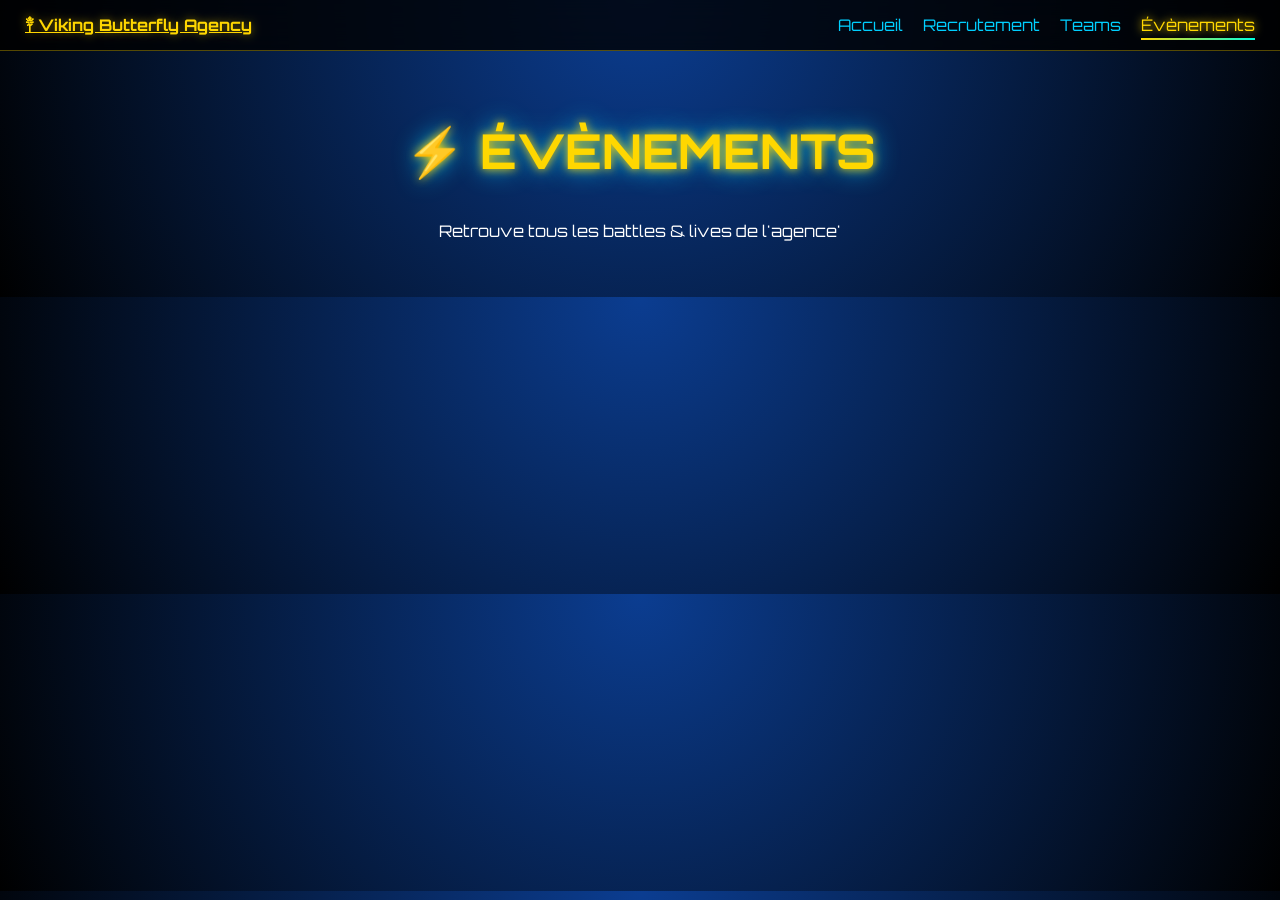
==== pages/evenements.html @ 5e003a7e "mise à jour site agence" ====
<!DOCTYPE html>
<html lang="fr">

<head>
	<meta charset="UTF-8">
	<meta name="viewport" content="width=device-width, initial-scale=1.0">
	<link rel="icon" type="image/png" href="../img/favicon.png">
	<link rel="apple-touch-icon" href="../img/favicon.png">
	<title>Évènements - Viking Butterfly Agency ༒︎</title>
	<link href="https://fonts.googleapis.com/css2?family=Orbitron:wght@400;700&display=swap" rel="stylesheet">
	<link rel="stylesheet" href="../style.css">
	<meta property="og:title" content="Papilløn Blå Familja 🦋">
	<meta property="og:description" content="🔥 Rejoins nos événements TikTok">
	<meta property="og:image" content="https://ton-site.github.io/img/default.jpg">
	<meta property="og:type" content="website">
</head>

<body>

	<!-- ✅ NAVBAR -->
	<nav class="navbar">
		<div class="nav-container">

			<a href="../index.html" class="logo">༒︎ Viking Butterfly Agency</a>

			<div class="nav-links" id="navLinks">
				<a href="../index.html">Accueil</a>
				<a href="../recrutement.html">Recrutement</a>
				<a href="../teams.html">Teams</a>
				<a href="evenements.html" class="active">Évènements</a>
			</div>

			<div class="hamburger" id="hamburger">
				☰
			</div>

		</div>
	</nav>

	<!-- ✅ HERO -->
	<section class="hero">
		<h1>⚡ ÉVÈNEMENTS</h1>
		<p>Retrouve tous les battles & lives de l'agence'</p>
	</section>

	<!-- ✅ LISTE EVENTS -->
	<section class="events-page">
		<div id="events-container"></div>
	</section>

	<!-- ✅ JS -->
	<script src="../script.js"></script>

</body>

</html>
---- style.css ----
/* =========================
   ✅ GLOBAL
========================= */
body {
	margin: 0;
	font-family: 'Orbitron', sans-serif;
	background: radial-gradient(circle at top, #0b3d91, #000);
	color: white;
	padding-top: 80px;
	overflow-x: hidden;
}

.container-global {
	max-width: 2560px;
	margin: 0 auto;
}

/* =========================
   ✅ NAVBAR
========================= */
.navbar {
	position: fixed;
	top: 0;
	width: 100%;
	z-index: 1000;
	background: rgba(0, 0, 0, 0.8);
	backdrop-filter: blur(12px);
	border-bottom: 1px solid #ffd70055;
}

.nav-container {
	max-width: 2560px;
	margin: 0 auto;
	width: 100%;
	display: flex;
	justify-content: space-between;
	align-items: center;
	padding: 15px 25px;
	box-sizing: border-box;
}

.logo {
	color: #ffd700;
	font-weight: bold;
	white-space: nowrap;
	text-shadow: 0 0 10px #ffd70088;
}

/* =========================
   ✅ NAV LINKS
========================= */
.nav-links {
	display: flex;
	gap: 20px;
	flex-wrap: wrap;
}

.nav-links a {
	color: #00cfff;
	text-decoration: none;
	position: relative;
	white-space: nowrap;
	transition: 0.3s;
}

.nav-links a:hover {
	color: #00ffe1;
	text-shadow: 0 0 6px #00ffe1;
}

.nav-links a::after {
	content: "";
	position: absolute;
	width: 0%;
	height: 2px;
	bottom: -5px;
	left: 0;
	background: linear-gradient(90deg, #00ffe1, #ffd700);
	transition: 0.3s;
}

.nav-links a:hover::after {
	width: 100%;
}

.nav-links a.active {
	color: #ffd700;
	text-shadow: 0 0 8px #ffd700;
}

.nav-links a.active::after {
	width: 100%;
	background: linear-gradient(90deg, #ffd700, #00ffe1);
}

.hamburger {
	display: none;
	font-size: 28px;
	cursor: pointer;
	color: #ffd700;
}

/* =========================
   ✅ LAYOUT
========================= */
.layout {
	display: grid;
	grid-template-columns: 1fr 320px;
	grid-template-areas:
		"text event"
		"tree event"
		"tree challenge";
	column-gap: 40px;
	row-gap: 30px;
	max-width: 1400px;
	margin: 0 auto;
	padding: 10px 35px 40px;
}

/* =========================
   ✅ SECTIONS
========================= */
.text-section {
	grid-area: text;
}

.event-widget {
	grid-area: event;
}

.tree-section {
	grid-area: tree;
}

.challenge-section {
	grid-area: challenge;
}

/* =========================
   ✅ HERO
========================= */
.hero {
	text-align: center;
	max-width: 900px;
	margin: auto;
}

.hero h1 {
	font-size: 3rem;
	color: #ffd700;
	text-shadow:
		0 0 10px #ffd700,
		0 0 25px #00cfff;
}

.description {
	max-width: 700px;
	margin: auto;
	text-align: center;
}

/* =========================
   ✅ TITRES
========================= */
.family-tree h2,
.challenge-section h2 {
	text-align: center;
	margin-bottom: 20px;
	color: #ffd700;
	text-shadow: 0 0 10px #ffd70055;
}

/* =========================
   ✅ COUNTDOWN
========================= */
.countdown {
	color: #00ffe1;
	font-weight: bold;
	text-shadow:
		0 0 8px #00ffe1,
		0 0 16px #00cfff,
		0 0 24px #00cfff;
}

/* =========================
   ✅ EVENT WIDGET
========================= */
.event-widget {
	width: 100%;
	max-width: 320px;
	background: rgba(0, 0, 0, 0.65);
	border: 1px solid #ffd70033;
	border-radius: 12px;
	box-shadow: 0 0 20px #ffd70022;
	display: flex;
	flex-direction: column;
	align-self: start;
	transition: 0.3s;
}

.event-widget:hover {
	transform: translateY(-5px);
	box-shadow: 0 0 25px #ffd70055;
}

.event-image {
	padding: 8px 4px;
	display: flex;
	justify-content: center;
}

.event-image img {
	width: 100%;
	max-width: 94%;
	border-radius: 8px;
}

.event-widget .content {
	padding: 12px;
}

#calendarBtn {
	margin-top: 10px;
	padding: 10px;
	border-radius: 6px;
	background: linear-gradient(90deg, #ffd700, #ffae00);
	color: black;
	cursor: pointer;
	border: none;
	font-weight: bold;
	transition: 0.3s;
}

#calendarBtn:hover {
	transform: scale(1.05);
}

/* =========================
   ✅ EVENT CARDS
========================= */
#events-container {
	display: grid;
	grid-template-columns: repeat(auto-fit, minmax(260px, 320px));
	gap: 30px;
	padding: 20px;
	justify-content: center;
}

.event-card {
	background: rgba(0, 0, 0, 0.65);
	border: 1px solid #ffd70033;
	border-radius: 12px;
	padding: 10px;
	text-align: center;
	box-shadow: 0 0 20px #ffd70022;
	display: flex;
	flex-direction: column;
	height: 100%;
	transition: 0.3s;
}

.event-card:hover {
	transform: translateY(-6px);
	box-shadow: 0 0 30px #ffd70055;
}

.event-card img {
	width: 100%;
	border-radius: 8px;
}

.event-card .calendar-btn {
	margin-top: 10px;
	padding: 8px;
	width: 100%;
	border-radius: 6px;
	background: linear-gradient(90deg, #ffd700, #ffae00);
	border: none;
	font-weight: bold;
	cursor: pointer;
}

/* =========================
   ✅ SHARE BUTTON
========================= */
.share-btn {
	margin-top: 8px;
	padding: 8px;
	width: 100%;
	border-radius: 6px;
	background: linear-gradient(90deg, #00ffe1, #ff00ff);
	border: none;
	color: black;
	cursor: pointer;
	font-weight: bold;
	box-shadow: 0 0 10px #00ffe155;
	transition: 0.3s;
}

.share-btn:hover {
	transform: scale(1.05);
}

/* =========================
   ✅ CHALLENGE
========================= */
.challenge-card {
	max-width: 320px;
	margin: auto;
	background: rgba(0, 0, 0, 0.65);
	border: 1px solid #ffd70033;
	border-radius: 12px;
	box-shadow: 0 0 20px #ffd70022;
	transition: 0.3s;
}

.challenge-card:hover {
	transform: translateY(-5px);
	box-shadow: 0 0 25px #ffd70055;
}

.challenge-content {
	padding: 12px;
}

/* =========================
   ✅ RESPONSIVE
========================= */
@media (min-width: 2560px) {
	.layout {
		grid-template-columns: 1fr 320px 320px;
		grid-template-areas:
			"text event challenge"
			"tree event challenge";
		column-gap: 40px;
		max-width: 1800px;
		align-items: start;
	}
}

@media (max-width: 1000px) {
	.layout {
		grid-template-columns: 1fr;
		grid-template-areas:
			"text"
			"event"
			"challenge"
			"tree";
		row-gap: 30px;
	}

	.event-widget,
	.challenge-card {
		max-width: 320px;
		margin: auto;
	}
}

/* =========================
   ✅ MOBILE MENU
========================= */
@media (max-width: 768px) {

	.hamburger {
		display: block;
	}

	.nav-links {
		position: absolute;
		top: 70px;
		left: 0;
		width: 100%;
		flex-direction: column;
		background: rgba(0, 0, 0, 0.95);
		max-height: 0;
		overflow: hidden;
		transition: 0.3s;
	}

	.nav-links a {
		padding: 15px;
		text-align: center;
	}

	.nav-links.active {
		max-height: 300px;
	}

	.hero {
		padding: 0 18px;
	}

	.hero h1 {
		font-size: 2.1rem;
	}

	.hero p {
		font-size: 0.9rem;
	}
}

@media (max-width: 380px) {
	.hero h1 {
		font-size: 1.8rem;
	}
}
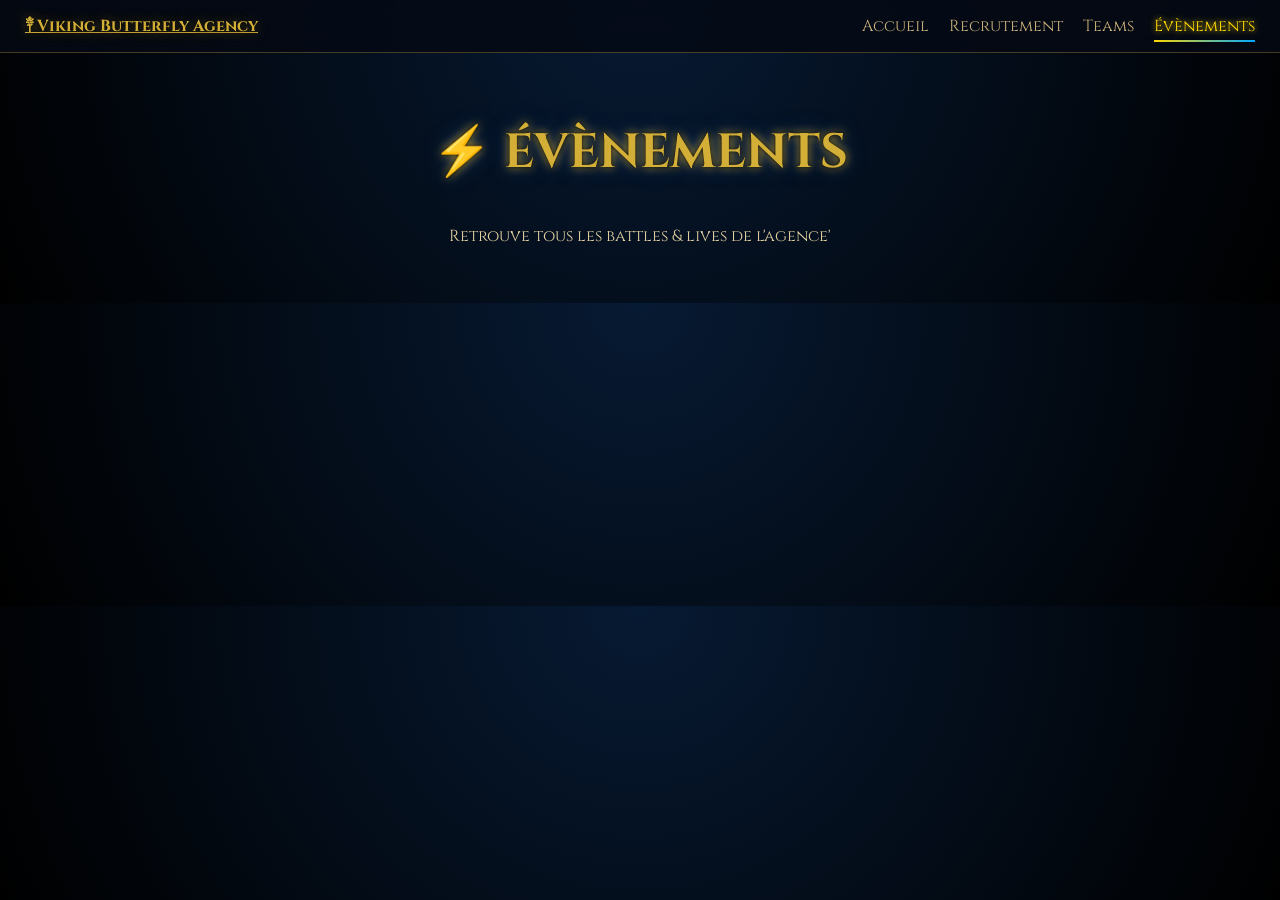
==== commit 73063e41: "update CSS" ====
--- a/pages/evenements.html
+++ b/pages/evenements.html
@@ -8,6 +8,7 @@
 	<link rel="apple-touch-icon" href="../img/favicon.png">
 	<title>Évènements - Viking Butterfly Agency ༒︎</title>
 	<link href="https://fonts.googleapis.com/css2?family=Orbitron:wght@400;700&display=swap" rel="stylesheet">
+	<link href="https://fonts.googleapis.com/css2?family=Cinzel:wght@400;700&display=swap" rel="stylesheet">
 	<link rel="stylesheet" href="../style.css">
 	<meta property="og:title" content="Papilløn Blå Familja 🦋">
 	<meta property="og:description" content="🔥 Rejoins nos événements TikTok">
--- a/style.css
+++ b/style.css
@@ -2,161 +2,151 @@
    ✅ GLOBAL
 ========================= */
 body {
-	margin: 0;
-	font-family: 'Orbitron', sans-serif;
-	background: radial-gradient(circle at top, #0b3d91, #000);
-	color: white;
-	padding-top: 80px;
-	overflow-x: hidden;
+    margin: 0;
+    font-family: 'Cinzel', 'Orbitron', serif;
+    background: radial-gradient(circle at top, #071a33, #000000);
+    color: #e6d3a3;
+    padding-top: 80px;
+    overflow-x: hidden;
 }
 
 .container-global {
-	max-width: 2560px;
-	margin: 0 auto;
+    max-width: 2560px;
+    margin: 0 auto;
 }
 
 /* =========================
    ✅ NAVBAR
 ========================= */
 .navbar {
-	position: fixed;
-	top: 0;
-	width: 100%;
-	z-index: 1000;
-	background: rgba(0, 0, 0, 0.8);
-	backdrop-filter: blur(12px);
-	border-bottom: 1px solid #ffd70055;
+    position: fixed;
+    top: 0;
+    width: 100%;
+    z-index: 1000;
+    background: rgba(5, 10, 20, 0.85);
+    backdrop-filter: blur(12px);
+    border-bottom: 1px solid #c9a44c55;
 }
 
 .nav-container {
-	max-width: 2560px;
-	margin: 0 auto;
-	width: 100%;
-	display: flex;
-	justify-content: space-between;
-	align-items: center;
-	padding: 15px 25px;
-	box-sizing: border-box;
+    max-width: 2560px;
+    margin: 0 auto;
+    width: 100%;
+    display: flex;
+    justify-content: space-between;
+    align-items: center;
+    padding: 15px 25px;
+    box-sizing: border-box;
 }
 
 .logo {
-	color: #ffd700;
-	font-weight: bold;
-	white-space: nowrap;
-	text-shadow: 0 0 10px #ffd70088;
+    color: #d4af37;
+    font-weight: bold;
+    white-space: nowrap;
+    text-shadow: 0 0 6px #000, 0 0 12px #d4af3788;
 }
 
 /* =========================
    ✅ NAV LINKS
 ========================= */
 .nav-links {
-	display: flex;
-	gap: 20px;
-	flex-wrap: wrap;
+    display: flex;
+    gap: 20px;
+    flex-wrap: wrap;
 }
 
 .nav-links a {
-	color: #00cfff;
-	text-decoration: none;
-	position: relative;
-	white-space: nowrap;
-	transition: 0.3s;
+    color: #cbb27a;
+    text-decoration: none;
+    position: relative;
+    white-space: nowrap;
+    transition: 0.3s;
 }
 
 .nav-links a:hover {
-	color: #00ffe1;
-	text-shadow: 0 0 6px #00ffe1;
+    color: #ffd700;
+    text-shadow: 0 0 6px #d4af37;
 }
 
 .nav-links a::after {
-	content: "";
-	position: absolute;
-	width: 0%;
-	height: 2px;
-	bottom: -5px;
-	left: 0;
-	background: linear-gradient(90deg, #00ffe1, #ffd700);
-	transition: 0.3s;
+    content: "";
+    position: absolute;
+    width: 0%;
+    height: 2px;
+    bottom: -5px;
+    left: 0;
+    background: linear-gradient(90deg, #d4af37, #00aaff);
+    transition: 0.3s;
 }
 
 .nav-links a:hover::after {
-	width: 100%;
+    width: 100%;
 }
 
 .nav-links a.active {
-	color: #ffd700;
-	text-shadow: 0 0 8px #ffd700;
+    color: #ffd700;
+    text-shadow: 0 0 6px #ffd700;
 }
 
 .nav-links a.active::after {
-	width: 100%;
-	background: linear-gradient(90deg, #ffd700, #00ffe1);
+    width: 100%;
+    background: linear-gradient(90deg, #ffd700, #00aaff);
 }
 
 .hamburger {
-	display: none;
-	font-size: 28px;
-	cursor: pointer;
-	color: #ffd700;
+    display: none;
+    font-size: 28px;
+    cursor: pointer;
+    color: #d4af37;
 }
 
 /* =========================
    ✅ LAYOUT
 ========================= */
 .layout {
-	display: grid;
-	grid-template-columns: 1fr 320px;
-	grid-template-areas:
-		"text event"
-		"tree event"
-		"tree challenge";
-	column-gap: 40px;
-	row-gap: 30px;
-	max-width: 1400px;
-	margin: 0 auto;
-	padding: 10px 35px 40px;
+    display: grid;
+    grid-template-columns: 1fr 320px;
+    grid-template-areas:
+        "text event"
+        "tree event"
+        "tree challenge";
+    column-gap: 40px;
+    row-gap: 30px;
+    max-width: 1400px;
+    margin: 0 auto;
+    padding: 10px 35px 40px;
 }
 
 /* =========================
    ✅ SECTIONS
 ========================= */
-.text-section {
-	grid-area: text;
-}
-
-.event-widget {
-	grid-area: event;
-}
-
-.tree-section {
-	grid-area: tree;
-}
-
-.challenge-section {
-	grid-area: challenge;
-}
+.text-section { grid-area: text; }
+.event-widget { grid-area: event; }
+.tree-section { grid-area: tree; }
+.challenge-section { grid-area: challenge; }
 
 /* =========================
    ✅ HERO
 ========================= */
 .hero {
-	text-align: center;
-	max-width: 900px;
-	margin: auto;
+    text-align: center;
+    max-width: 900px;
+    margin: auto;
 }
 
 .hero h1 {
-	font-size: 3rem;
-	color: #ffd700;
-	text-shadow:
-		0 0 10px #ffd700,
-		0 0 25px #00cfff;
+    font-size: 3rem;
+    color: #d4af37;
+    text-shadow:
+        0 0 4px #000,
+        0 0 10px #d4af37,
+        0 0 20px #1a3a6b;
 }
 
 .description {
-	max-width: 700px;
-	margin: auto;
-	text-align: center;
+    max-width: 700px;
+    margin: auto;
+    text-align: center;
 }
 
 /* =========================
@@ -164,243 +154,161 @@
 ========================= */
 .family-tree h2,
 .challenge-section h2 {
-	text-align: center;
-	margin-bottom: 20px;
-	color: #ffd700;
-	text-shadow: 0 0 10px #ffd70055;
+    text-align: center;
+    margin-bottom: 20px;
+    color: #d4af37;
+    text-shadow: 0 0 6px #000, 0 0 10px #d4af3755;
 }
 
 /* =========================
    ✅ COUNTDOWN
 ========================= */
 .countdown {
-	color: #00ffe1;
-	font-weight: bold;
-	text-shadow:
-		0 0 8px #00ffe1,
-		0 0 16px #00cfff,
-		0 0 24px #00cfff;
+    color: #9fd3ff;
+    font-weight: bold;
+    text-shadow:
+        0 0 5px #000,
+        0 0 10px #1a3a6b,
+        0 0 20px #1a3a6b;
 }
 
 /* =========================
    ✅ EVENT WIDGET
 ========================= */
 .event-widget {
-	width: 100%;
-	max-width: 320px;
-	background: rgba(0, 0, 0, 0.65);
-	border: 1px solid #ffd70033;
-	border-radius: 12px;
-	box-shadow: 0 0 20px #ffd70022;
-	display: flex;
-	flex-direction: column;
-	align-self: start;
-	transition: 0.3s;
+    width: 100%;
+    max-width: 320px;
+    background: rgba(5, 10, 20, 0.75);
+    border: 1px solid #c9a44c33;
+    border-radius: 12px;
+    box-shadow: 0 0 20px #000;
+    display: flex;
+    flex-direction: column;
+    align-self: start;
+    transition: 0.3s;
 }
 
 .event-widget:hover {
-	transform: translateY(-5px);
-	box-shadow: 0 0 25px #ffd70055;
+    transform: translateY(-5px);
+    box-shadow: 0 0 25px #c9a44c55;
 }
 
 .event-image {
-	padding: 8px 4px;
-	display: flex;
-	justify-content: center;
+    padding: 8px 4px;
+    display: flex;
+    justify-content: center;
 }
 
 .event-image img {
-	width: 100%;
-	max-width: 94%;
-	border-radius: 8px;
+    width: 100%;
+    max-width: 94%;
+    border-radius: 8px;
 }
 
 .event-widget .content {
-	padding: 12px;
+    padding: 12px;
 }
 
 #calendarBtn {
-	margin-top: 10px;
-	padding: 10px;
-	border-radius: 6px;
-	background: linear-gradient(90deg, #ffd700, #ffae00);
-	color: black;
-	cursor: pointer;
-	border: none;
-	font-weight: bold;
-	transition: 0.3s;
+    margin-top: 10px;
+    padding: 10px;
+    border-radius: 6px;
+    background: linear-gradient(90deg, #d4af37, #b8962e);
+    color: black;
+    cursor: pointer;
+    border: none;
+    font-weight: bold;
+    transition: 0.3s;
 }
 
 #calendarBtn:hover {
-	transform: scale(1.05);
+    transform: scale(1.05);
 }
 
 /* =========================
    ✅ EVENT CARDS
 ========================= */
 #events-container {
-	display: grid;
-	grid-template-columns: repeat(auto-fit, minmax(260px, 320px));
-	gap: 30px;
-	padding: 20px;
-	justify-content: center;
+    display: grid;
+    grid-template-columns: repeat(auto-fit, minmax(260px, 320px));
+    gap: 30px;
+    padding: 20px;
+    justify-content: center;
 }
 
 .event-card {
-	background: rgba(0, 0, 0, 0.65);
-	border: 1px solid #ffd70033;
-	border-radius: 12px;
-	padding: 10px;
-	text-align: center;
-	box-shadow: 0 0 20px #ffd70022;
-	display: flex;
-	flex-direction: column;
-	height: 100%;
-	transition: 0.3s;
+    background: rgba(5, 10, 20, 0.75);
+    border: 1px solid #c9a44c33;
+    border-radius: 12px;
+    padding: 10px;
+    text-align: center;
+    box-shadow: 0 0 20px #000;
+    display: flex;
+    flex-direction: column;
+    height: 100%;
+    transition: 0.3s;
 }
 
 .event-card:hover {
-	transform: translateY(-6px);
-	box-shadow: 0 0 30px #ffd70055;
+    transform: translateY(-6px);
+    box-shadow: 0 0 30px #c9a44c55;
 }
 
 .event-card img {
-	width: 100%;
-	border-radius: 8px;
+    width: 100%;
+    border-radius: 8px;
 }
 
 .event-card .calendar-btn {
-	margin-top: 10px;
-	padding: 8px;
-	width: 100%;
-	border-radius: 6px;
-	background: linear-gradient(90deg, #ffd700, #ffae00);
-	border: none;
-	font-weight: bold;
-	cursor: pointer;
+    margin-top: 10px;
+    padding: 8px;
+    width: 100%;
+    border-radius: 6px;
+    background: linear-gradient(90deg, #d4af37, #b8962e);
+    border: none;
+    font-weight: bold;
+    cursor: pointer;
 }
 
 /* =========================
    ✅ SHARE BUTTON
 ========================= */
 .share-btn {
-	margin-top: 8px;
-	padding: 8px;
-	width: 100%;
-	border-radius: 6px;
-	background: linear-gradient(90deg, #00ffe1, #ff00ff);
-	border: none;
-	color: black;
-	cursor: pointer;
-	font-weight: bold;
-	box-shadow: 0 0 10px #00ffe155;
-	transition: 0.3s;
+    margin-top: 8px;
+    padding: 8px;
+    width: 100%;
+    border-radius: 6px;
+    background: linear-gradient(90deg, #1a3a6b, #d4af37);
+    border: none;
+    color: white;
+    cursor: pointer;
+    font-weight: bold;
+    box-shadow: 0 0 10px #000;
+    transition: 0.3s;
 }
 
 .share-btn:hover {
-	transform: scale(1.05);
+    transform: scale(1.05);
 }
 
 /* =========================
    ✅ CHALLENGE
 ========================= */
 .challenge-card {
-	max-width: 320px;
-	margin: auto;
-	background: rgba(0, 0, 0, 0.65);
-	border: 1px solid #ffd70033;
-	border-radius: 12px;
-	box-shadow: 0 0 20px #ffd70022;
-	transition: 0.3s;
+    max-width: 320px;
+    margin: auto;
+    background: rgba(5, 10, 20, 0.75);
+    border: 1px solid #c9a44c33;
+    border-radius: 12px;
+    box-shadow: 0 0 20px #000;
+    transition: 0.3s;
 }
 
 .challenge-card:hover {
-	transform: translateY(-5px);
-	box-shadow: 0 0 25px #ffd70055;
+    transform: translateY(-5px);
+    box-shadow: 0 0 25px #c9a44c55;
 }
 
 .challenge-content {
-	padding: 12px;
-}
-
-/* =========================
-   ✅ RESPONSIVE
-========================= */
-@media (min-width: 2560px) {
-	.layout {
-		grid-template-columns: 1fr 320px 320px;
-		grid-template-areas:
-			"text event challenge"
-			"tree event challenge";
-		column-gap: 40px;
-		max-width: 1800px;
-		align-items: start;
-	}
-}
-
-@media (max-width: 1000px) {
-	.layout {
-		grid-template-columns: 1fr;
-		grid-template-areas:
-			"text"
-			"event"
-			"challenge"
-			"tree";
-		row-gap: 30px;
-	}
-
-	.event-widget,
-	.challenge-card {
-		max-width: 320px;
-		margin: auto;
-	}
-}
-
-/* =========================
-   ✅ MOBILE MENU
-========================= */
-@media (max-width: 768px) {
-
-	.hamburger {
-		display: block;
-	}
-
-	.nav-links {
-		position: absolute;
-		top: 70px;
-		left: 0;
-		width: 100%;
-		flex-direction: column;
-		background: rgba(0, 0, 0, 0.95);
-		max-height: 0;
-		overflow: hidden;
-		transition: 0.3s;
-	}
-
-	.nav-links a {
-		padding: 15px;
-		text-align: center;
-	}
-
-	.nav-links.active {
-		max-height: 300px;
-	}
-
-	.hero {
-		padding: 0 18px;
-	}
-
-	.hero h1 {
-		font-size: 2.1rem;
-	}
-
-	.hero p {
-		font-size: 0.9rem;
-	}
-}
-
-@media (max-width: 380px) {
-	.hero h1 {
-		font-size: 1.8rem;
-	}
-}+    padding: 12px;
+}
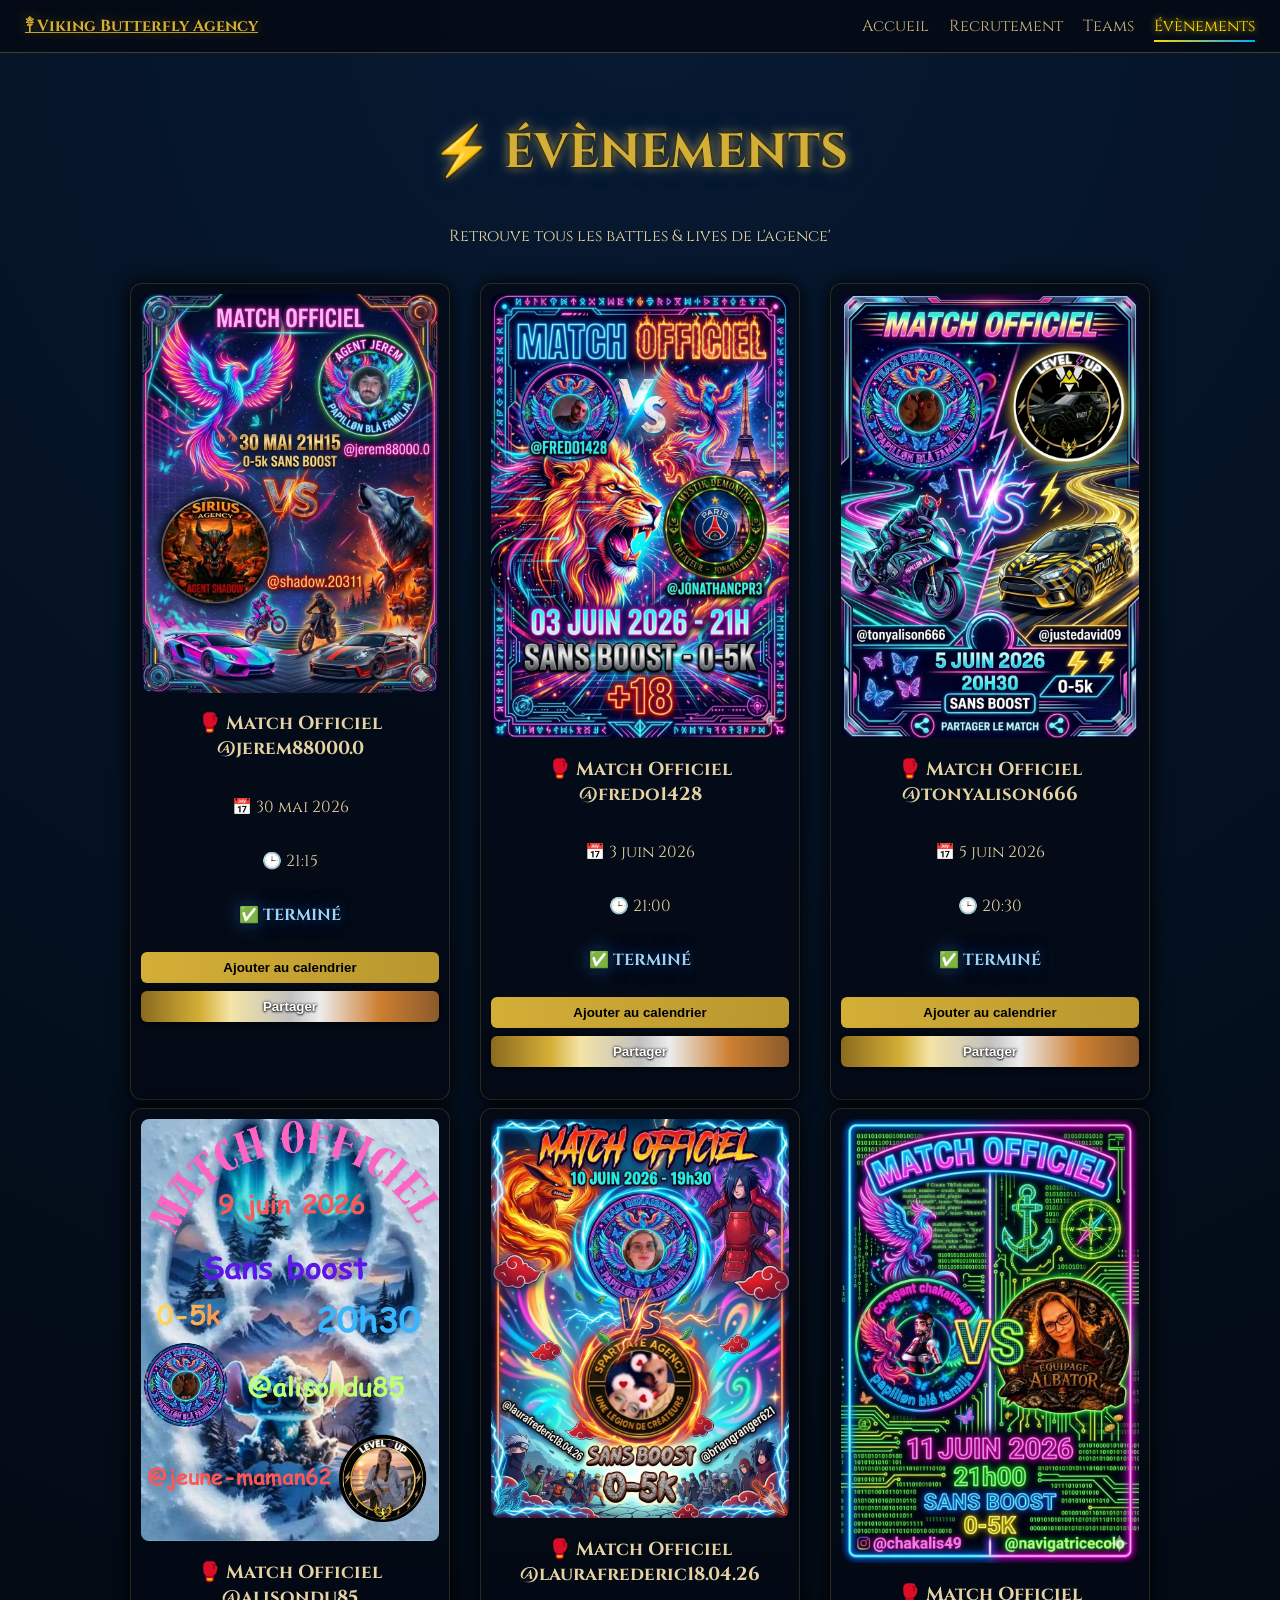
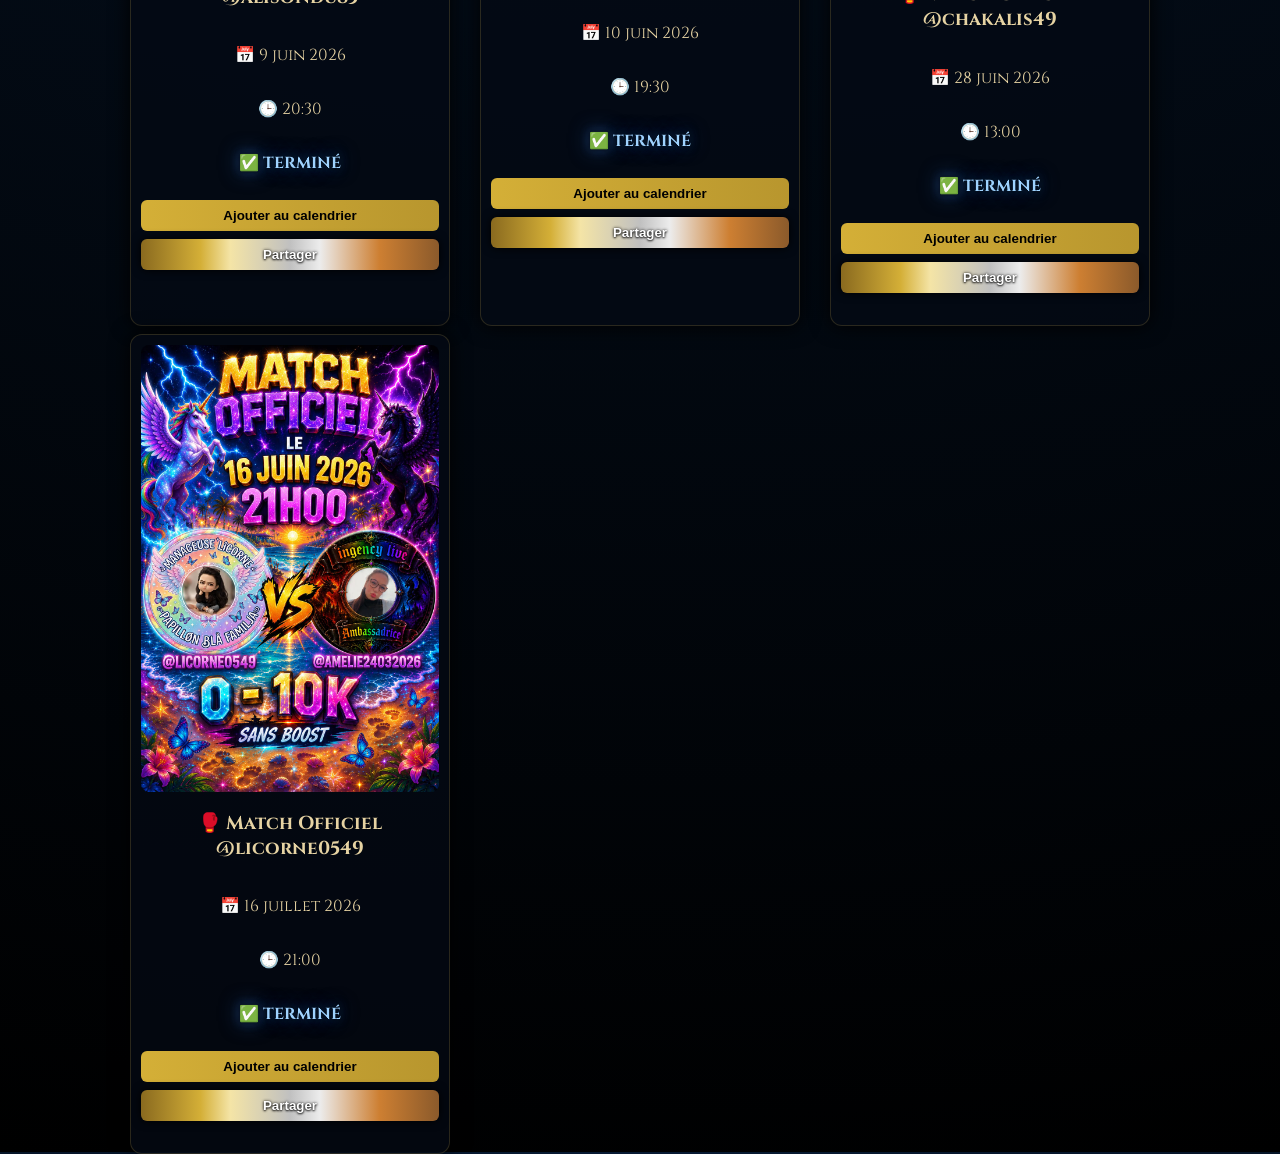
==== commit 2e096022: "maj script" ====
--- a/pages/evenements.html
+++ b/pages/evenements.html
@@ -7,10 +7,12 @@
 	<link rel="icon" type="image/png" href="../img/favicon.png">
 	<link rel="apple-touch-icon" href="../img/favicon.png">
 	<title>Évènements - Viking Butterfly Agency ༒︎</title>
+
 	<link href="https://fonts.googleapis.com/css2?family=Orbitron:wght@400;700&display=swap" rel="stylesheet">
 	<link href="https://fonts.googleapis.com/css2?family=Cinzel:wght@400;700&display=swap" rel="stylesheet">
 	<link rel="stylesheet" href="../style.css">
-	<meta property="og:title" content="Papilløn Blå Familja 🦋">
+	
+	<meta property="og:title" content="Viking Butterfly Agency ༒︎">
 	<meta property="og:description" content="🔥 Rejoins nos événements TikTok">
 	<meta property="og:image" content="https://ton-site.github.io/img/default.jpg">
 	<meta property="og:type" content="website">
--- a/style.css
+++ b/style.css
@@ -2,151 +2,162 @@
    ✅ GLOBAL
 ========================= */
 body {
-    margin: 0;
-    font-family: 'Cinzel', 'Orbitron', serif;
-    background: radial-gradient(circle at top, #071a33, #000000);
-    color: #e6d3a3;
-    padding-top: 80px;
-    overflow-x: hidden;
+	margin: 0;
+	font-family: 'Cinzel', 'Orbitron', serif;
+	background: radial-gradient(circle at top, #071a33, #000000);
+	color: #e6d3a3;
+	padding-top: 80px;
+	overflow-x: hidden;
 }
 
 .container-global {
-    max-width: 2560px;
-    margin: 0 auto;
+	max-width: 2560px;
+	margin: 0 auto;
 }
 
 /* =========================
    ✅ NAVBAR
 ========================= */
 .navbar {
-    position: fixed;
-    top: 0;
-    width: 100%;
-    z-index: 1000;
-    background: rgba(5, 10, 20, 0.85);
-    backdrop-filter: blur(12px);
-    border-bottom: 1px solid #c9a44c55;
+	position: fixed;
+	top: 0;
+	width: 100%;
+	z-index: 1000;
+	background: rgba(5, 10, 20, 0.85);
+	backdrop-filter: blur(12px);
+	border-bottom: 1px solid #c9a44c55;
 }
 
 .nav-container {
-    max-width: 2560px;
-    margin: 0 auto;
-    width: 100%;
-    display: flex;
-    justify-content: space-between;
-    align-items: center;
-    padding: 15px 25px;
-    box-sizing: border-box;
+	max-width: 2560px;
+	margin: 0 auto;
+	width: 100%;
+	display: flex;
+	justify-content: space-between;
+	align-items: center;
+	padding: 15px 25px;
+	box-sizing: border-box;
 }
 
 .logo {
-    color: #d4af37;
-    font-weight: bold;
-    white-space: nowrap;
-    text-shadow: 0 0 6px #000, 0 0 12px #d4af3788;
+	color: #d4af37;
+	font-weight: bold;
+	white-space: nowrap;
+	text-shadow: 0 0 6px #000, 0 0 12px #d4af3788;
 }
 
 /* =========================
    ✅ NAV LINKS
 ========================= */
 .nav-links {
-    display: flex;
-    gap: 20px;
-    flex-wrap: wrap;
+	display: flex;
+	gap: 20px;
+	flex-wrap: wrap;
 }
 
 .nav-links a {
-    color: #cbb27a;
-    text-decoration: none;
-    position: relative;
-    white-space: nowrap;
-    transition: 0.3s;
+	color: #cbb27a;
+	text-decoration: none;
+	position: relative;
+	white-space: nowrap;
+	transition: 0.3s;
 }
 
 .nav-links a:hover {
-    color: #ffd700;
-    text-shadow: 0 0 6px #d4af37;
+	color: #ffd700;
+	text-shadow: 0 0 6px #d4af37;
 }
 
 .nav-links a::after {
-    content: "";
-    position: absolute;
-    width: 0%;
-    height: 2px;
-    bottom: -5px;
-    left: 0;
-    background: linear-gradient(90deg, #d4af37, #00aaff);
-    transition: 0.3s;
+	content: "";
+	position: absolute;
+	width: 0%;
+	height: 2px;
+	bottom: -5px;
+	left: 0;
+	background: linear-gradient(90deg, #d4af37, #00aaff);
+	transition: 0.3s;
 }
 
 .nav-links a:hover::after {
-    width: 100%;
+	width: 100%;
 }
 
 .nav-links a.active {
-    color: #ffd700;
-    text-shadow: 0 0 6px #ffd700;
+	color: #ffd700;
+	text-shadow: 0 0 6px #ffd700;
 }
 
 .nav-links a.active::after {
-    width: 100%;
-    background: linear-gradient(90deg, #ffd700, #00aaff);
+	width: 100%;
+	background: linear-gradient(90deg, #ffd700, #00aaff);
 }
 
 .hamburger {
-    display: none;
-    font-size: 28px;
-    cursor: pointer;
-    color: #d4af37;
+	display: none;
+	font-size: 28px;
+	cursor: pointer;
+	color: #d4af37;
 }
 
 /* =========================
    ✅ LAYOUT
 ========================= */
 .layout {
-    display: grid;
-    grid-template-columns: 1fr 320px;
-    grid-template-areas:
-        "text event"
-        "tree event"
-        "tree challenge";
-    column-gap: 40px;
-    row-gap: 30px;
-    max-width: 1400px;
-    margin: 0 auto;
-    padding: 10px 35px 40px;
+	display: grid;
+	grid-template-columns: 1fr 320px;
+	grid-template-areas:
+		"text event"
+		"tree event"
+		"tree challenge";
+	column-gap: 40px;
+	row-gap: 30px;
+	max-width: 1400px;
+	margin: 0 auto;
+	padding: 10px 35px 40px;
 }
 
 /* =========================
    ✅ SECTIONS
 ========================= */
-.text-section { grid-area: text; }
-.event-widget { grid-area: event; }
-.tree-section { grid-area: tree; }
-.challenge-section { grid-area: challenge; }
+.text-section {
+	grid-area: text;
+}
+
+.event-widget {
+	grid-area: event;
+}
+
+.tree-section {
+	grid-area: tree;
+}
+
+.challenge-section {
+	grid-area: challenge;
+}
 
 /* =========================
    ✅ HERO
 ========================= */
 .hero {
-    text-align: center;
-    max-width: 900px;
-    margin: auto;
+	text-align: center;
+	max-width: 900px;
+	margin: auto;
 }
 
 .hero h1 {
-    font-size: 3rem;
-    color: #d4af37;
-    text-shadow:
-        0 0 4px #000,
-        0 0 10px #d4af37,
-        0 0 20px #1a3a6b;
+	font-size: 3rem;
+	color: #d4af37;
+	text-shadow:
+		0 0 4px #000,
+		0 0 10px #d4af37,
+		0 0 20px #1a3a6b;
 }
 
 .description {
-    max-width: 700px;
-    margin: auto;
-    text-align: center;
+	max-width: 700px;
+	margin: auto;
+	text-align: center;
 }
 
 /* =========================
@@ -154,161 +165,171 @@
 ========================= */
 .family-tree h2,
 .challenge-section h2 {
-    text-align: center;
-    margin-bottom: 20px;
-    color: #d4af37;
-    text-shadow: 0 0 6px #000, 0 0 10px #d4af3755;
+	text-align: center;
+	margin-bottom: 20px;
+	color: #d4af37;
+	text-shadow: 0 0 6px #000, 0 0 10px #d4af3755;
 }
 
 /* =========================
    ✅ COUNTDOWN
 ========================= */
 .countdown {
-    color: #9fd3ff;
-    font-weight: bold;
-    text-shadow:
-        0 0 5px #000,
-        0 0 10px #1a3a6b,
-        0 0 20px #1a3a6b;
+	color: #9fd3ff;
+	font-weight: bold;
+	text-shadow:
+		0 0 5px #000,
+		0 0 10px #1a3a6b,
+		0 0 20px #1a3a6b;
 }
 
 /* =========================
    ✅ EVENT WIDGET
 ========================= */
 .event-widget {
-    width: 100%;
-    max-width: 320px;
-    background: rgba(5, 10, 20, 0.75);
-    border: 1px solid #c9a44c33;
-    border-radius: 12px;
-    box-shadow: 0 0 20px #000;
-    display: flex;
-    flex-direction: column;
-    align-self: start;
-    transition: 0.3s;
+	width: 100%;
+	max-width: 320px;
+	background: rgba(5, 10, 20, 0.75);
+	border: 1px solid #c9a44c33;
+	border-radius: 12px;
+	box-shadow: 0 0 20px #000;
+	display: flex;
+	flex-direction: column;
+	align-self: start;
+	transition: 0.3s;
 }
 
 .event-widget:hover {
-    transform: translateY(-5px);
-    box-shadow: 0 0 25px #c9a44c55;
+	transform: translateY(-5px);
+	box-shadow: 0 0 25px #c9a44c55;
 }
 
 .event-image {
-    padding: 8px 4px;
-    display: flex;
-    justify-content: center;
+	padding: 8px 4px;
+	display: flex;
+	justify-content: center;
 }
 
 .event-image img {
-    width: 100%;
-    max-width: 94%;
-    border-radius: 8px;
+	width: 100%;
+	max-width: 94%;
+	border-radius: 8px;
 }
 
 .event-widget .content {
-    padding: 12px;
+	padding: 12px;
 }
 
 #calendarBtn {
-    margin-top: 10px;
-    padding: 10px;
-    border-radius: 6px;
-    background: linear-gradient(90deg, #d4af37, #b8962e);
-    color: black;
-    cursor: pointer;
-    border: none;
-    font-weight: bold;
-    transition: 0.3s;
+	margin-top: 10px;
+	padding: 10px;
+	border-radius: 6px;
+	background: linear-gradient(90deg, #d4af37, #b8962e);
+	color: black;
+	cursor: pointer;
+	border: none;
+	font-weight: bold;
+	transition: 0.3s;
 }
 
 #calendarBtn:hover {
-    transform: scale(1.05);
+	transform: scale(1.05);
 }
 
 /* =========================
    ✅ EVENT CARDS
 ========================= */
 #events-container {
-    display: grid;
-    grid-template-columns: repeat(auto-fit, minmax(260px, 320px));
-    gap: 30px;
-    padding: 20px;
-    justify-content: center;
+	display: grid;
+	grid-template-columns: repeat(auto-fit, minmax(260px, 320px));
+	gap: 30px;
+	padding: 20px;
+	justify-content: center;
 }
 
 .event-card {
-    background: rgba(5, 10, 20, 0.75);
-    border: 1px solid #c9a44c33;
-    border-radius: 12px;
-    padding: 10px;
-    text-align: center;
-    box-shadow: 0 0 20px #000;
-    display: flex;
-    flex-direction: column;
-    height: 100%;
-    transition: 0.3s;
+	background: rgba(5, 10, 20, 0.75);
+	border: 1px solid #c9a44c33;
+	border-radius: 12px;
+	padding: 10px;
+	text-align: center;
+	box-shadow: 0 0 20px #000;
+	display: flex;
+	flex-direction: column;
+	height: 100%;
+	transition: 0.3s;
 }
 
 .event-card:hover {
-    transform: translateY(-6px);
-    box-shadow: 0 0 30px #c9a44c55;
+	transform: translateY(-6px);
+	box-shadow: 0 0 30px #c9a44c55;
 }
 
 .event-card img {
-    width: 100%;
-    border-radius: 8px;
+	width: 100%;
+	border-radius: 8px;
 }
 
 .event-card .calendar-btn {
-    margin-top: 10px;
-    padding: 8px;
-    width: 100%;
-    border-radius: 6px;
-    background: linear-gradient(90deg, #d4af37, #b8962e);
-    border: none;
-    font-weight: bold;
-    cursor: pointer;
+	margin-top: 10px;
+	padding: 8px;
+	width: 100%;
+	border-radius: 6px;
+	background: linear-gradient(90deg, #d4af37, #b8962e);
+	border: none;
+	font-weight: bold;
+	cursor: pointer;
 }
 
 /* =========================
    ✅ SHARE BUTTON
 ========================= */
 .share-btn {
-    margin-top: 8px;
-    padding: 8px;
-    width: 100%;
-    border-radius: 6px;
-    background: linear-gradient(90deg, #1a3a6b, #d4af37);
-    border: none;
-    color: white;
-    cursor: pointer;
-    font-weight: bold;
-    box-shadow: 0 0 10px #000;
-    transition: 0.3s;
+	margin-top: 8px;
+	padding: 8px;
+	width: 100%;
+	border-radius: 6px;
+	background: linear-gradient(90deg,
+			#8A6A1F 0%,
+			#D4AF37 20%,
+			#F4E4A6 30%,
+			#C0C0C0 50%,
+			#ECECEC 60%,
+			#CD7F32 80%,
+			#8B5A2B 100%);
+	border: none;
+	color: white;
+	font-weight: bold;
+	text-shadow:
+		0 0 3px rgba(0, 0, 0, .9),
+		0 1px 2px rgba(0, 0, 0, .8);
+	box-shadow: 0 0 10px #000;
+	cursor: pointer;
+	transition: 0.3s;
 }
 
 .share-btn:hover {
-    transform: scale(1.05);
+	transform: scale(1.05);
 }
 
 /* =========================
    ✅ CHALLENGE
 ========================= */
 .challenge-card {
-    max-width: 320px;
-    margin: auto;
-    background: rgba(5, 10, 20, 0.75);
-    border: 1px solid #c9a44c33;
-    border-radius: 12px;
-    box-shadow: 0 0 20px #000;
-    transition: 0.3s;
+	max-width: 320px;
+	margin: auto;
+	background: rgba(5, 10, 20, 0.75);
+	border: 1px solid #c9a44c33;
+	border-radius: 12px;
+	box-shadow: 0 0 20px #000;
+	transition: 0.3s;
 }
 
 .challenge-card:hover {
-    transform: translateY(-5px);
-    box-shadow: 0 0 25px #c9a44c55;
+	transform: translateY(-5px);
+	box-shadow: 0 0 25px #c9a44c55;
 }
 
 .challenge-content {
-    padding: 12px;
-}
+	padding: 12px;
+}
